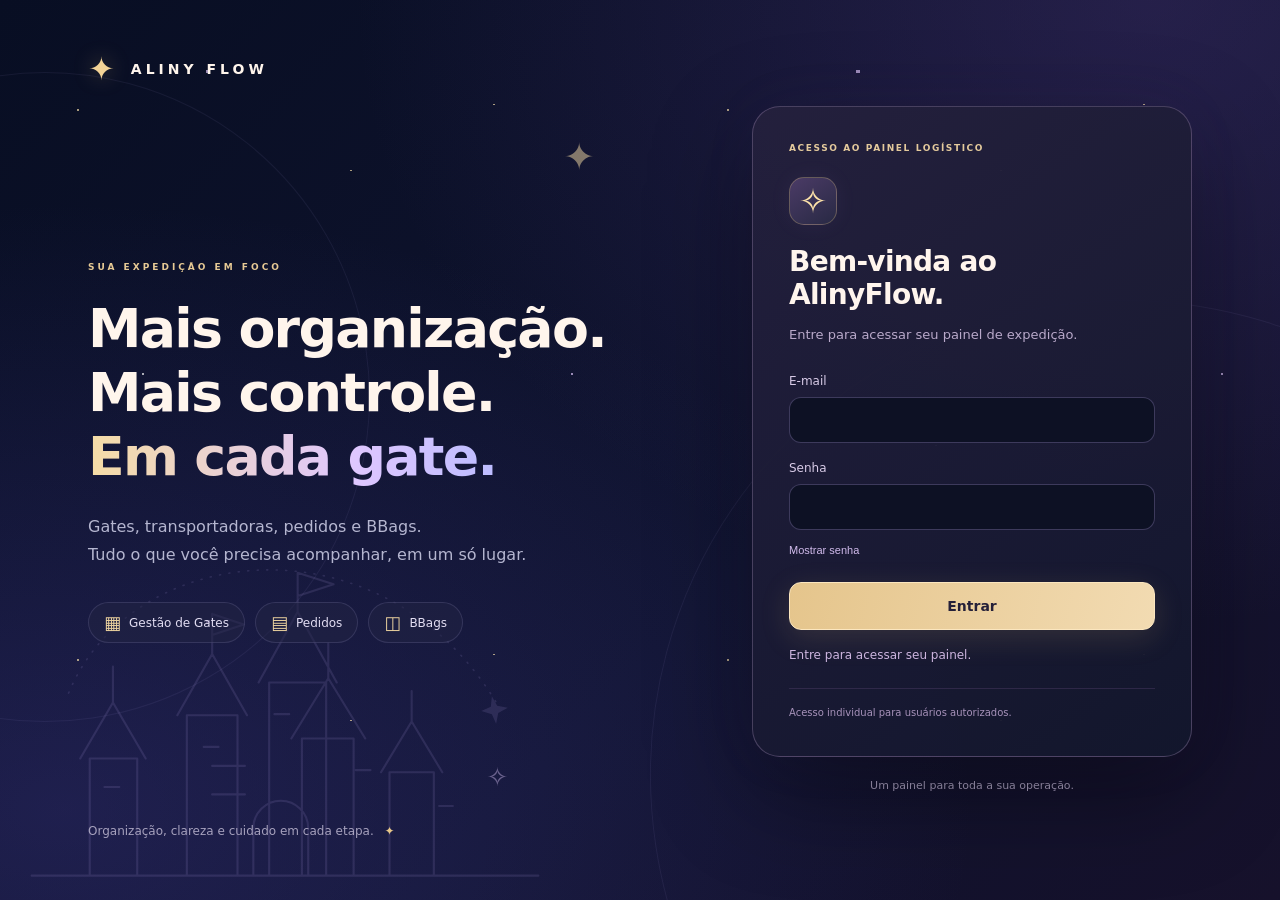
==== index.html @ edd19c21 "Exibir somente painel logístico e integrar arte A4 individual por transportadora" ====
<!doctype html><html lang="pt-BR"><head><meta http-equiv="Content-Security-Policy" content="default-src 'self' data: blob:; script-src 'self' 'unsafe-inline'; style-src 'self' 'unsafe-inline'; connect-src 'self' https://jvkqptiuppvtxbkuadre.supabase.co wss://jvkqptiuppvtxbkuadre.supabase.co; object-src 'none'; base-uri 'none'"><meta charset="utf-8"><meta name="viewport" content="width=device-width,initial-scale=1"><title>AlinyFlow • Painel Logístico</title><style>
:root{color-scheme:dark;--bg:#100b1b;--panel:#1c142d;--panel2:#271b3d;--line:#403052;--muted:#baaccd;--blue:#b18aff;--green:#45d6a1;--red:#ff7488;--yellow:#f4bf66}*{box-sizing:border-box}body{margin:0;background:var(--bg);color:#f5efff;font:14px system-ui,-apple-system,Segoe UI,Arial}.shell{display:flex;min-height:100vh}.side{width:245px;flex-shrink:0;background:#160e24;border-right:1px solid var(--line);padding:22px 13px;position:sticky;top:0;height:100vh}.brand{font-size:25px;font-weight:800;margin:4px 10px 32px;letter-spacing:-1px}.brand b{color:var(--blue)}.brand small{display:block;font-size:10px;color:var(--muted);letter-spacing:2px;margin-top:3px}.nav{width:100%;display:flex;gap:11px;align-items:center;border:0;background:none;color:#d8cde6;padding:13px 14px;border-radius:10px;text-align:left;cursor:pointer;margin:3px 0;font:inherit}.nav:hover,.nav.active{background:#342050;color:#fff}.nav.active{box-shadow:inset 3px 0 var(--blue)}.nav .symbol{font-size:19px;width:24px}.main{padding:28px 34px;width:100%;min-width:0}.top{display:flex;justify-content:space-between;align-items:center;gap:12px;flex-wrap:wrap;margin-bottom:25px}.eyebrow{color:var(--blue);font-weight:700;letter-spacing:1.6px;font-size:11px;text-transform:uppercase}h1{font-size:27px;margin:5px 0}h2{font-size:17px;margin:0 0 16px}p{color:var(--muted)}.pill{display:inline-block;border:1px solid var(--line);padding:8px 11px;border-radius:20px;color:var(--muted);font-size:12px}.btn{border:1px solid var(--line);background:var(--panel2);color:white;border-radius:9px;padding:11px 15px;cursor:pointer;font:inherit}.btn:hover{border-color:var(--blue);background:#432460}.btn.primary{background:#7536cf;border-color:#7536cf}.btn.primary:hover{background:#8849df}.btn:disabled{opacity:.5;cursor:not-allowed}.cards{display:grid;grid-template-columns:repeat(4,minmax(0,1fr));gap:14px;margin:18px 0 25px}.card,.panel{border:1px solid var(--line);background:var(--panel);border-radius:15px;padding:19px}.card{cursor:pointer;transition:transform .15s}.card:hover{transform:translateY(-2px);border-color:var(--blue)}.card .number{font-size:32px;font-weight:800;margin:10px 0}.muted{color:var(--muted)}.green{color:var(--green)}.red{color:var(--red)}.yellow{color:var(--yellow)}.blue{color:var(--blue)}.toolbar{display:flex;flex-wrap:wrap;gap:9px;margin-bottom:15px}.toolbar input,.toolbar select,.toolbar label,.toolbar button{max-width:100%}input,select{background:#160f25;border:1px solid #57416c;border-radius:9px;color:#fff;padding:11px;font:inherit;min-width:140px}input[type=search]{min-width:210px;flex:1}input[type=file]{max-width:330px}select{max-width:240px}.tablewrap{overflow:auto;max-height:62vh;border:1px solid var(--line);border-radius:11px}table{border-collapse:collapse;width:100%;white-space:nowrap}th,td{padding:12px 14px;text-align:left;border-bottom:1px solid #38294b}th{position:sticky;top:0;background:#2b1d40;color:#d7c5eb;font-size:12px;z-index:1}tr:hover td{background:#2c1e45}.status{display:inline-block;border-radius:20px;padding:5px 10px;font-size:11px;font-weight:700;background:#342648}.status.yes{background:#153b33;color:#75efc5}.status.no{background:#51303a;color:#ff9da8}.status.mix{background:#4c3c25;color:#ffdc94}.section{display:none}.section.active{display:block}.split{display:grid;grid-template-columns:1.4fr 1fr;gap:14px}.barline{display:flex;align-items:center;gap:12px;margin:11px 0}.barline span{width:175px;overflow:hidden;text-overflow:ellipsis;white-space:nowrap;color:var(--muted)}.barbg{height:10px;border-radius:20px;background:#38284e;flex:1;overflow:hidden}.barfill{height:100%;background:linear-gradient(90deg,#7536cf,#d0b5ff);border-radius:20px}.note{background:#132743;border:1px solid #623e88;border-radius:10px;padding:13px 15px;margin:14px 0;color:#e4d5f7}.empty{padding:32px;text-align:center;color:var(--muted)}.flex{display:flex;align-items:center;gap:10px;flex-wrap:wrap}.mini{font-size:12px}.footer{margin-top:25px;color:#b09cc4;font-size:12px}a{color:#d0b5ff}#toast{position:fixed;right:20px;bottom:20px;background:#35204f;border:1px solid #9e63d1;border-radius:10px;padding:13px 18px;display:none;max-width:400px;z-index:10}.logo{max-height:45px;max-width:140px;object-fit:contain}.logoedit{display:flex;align-items:center;gap:10px;margin:12px 0}.hideprint{} .card:focus-visible,.btn:focus-visible,.nav:focus-visible{outline:2px solid #d0b5ff;outline-offset:3px} @media print{tr{break-inside:avoid}thead{display:table-header-group}}@media(max-width:980px){.cards{grid-template-columns:repeat(2,1fr)}.split{grid-template-columns:1fr}.side{width:70px;padding:20px 6px}.brand{font-size:14px;text-align:center;margin:4px 0 30px}.brand small,.nav .txt{display:none}.nav{justify-content:center}.main{padding:20px}}@media(max-width:560px){.cards{grid-template-columns:1fr 1fr}.card{padding:12px}.card .number{font-size:25px}.main{padding:12px}.side{width:54px}.nav{padding:10px 4px}.top h1{font-size:22px}}@media print{body{background:#fff;color:#111}.side,.top,.toolbar,.hideprint,.cards,.footer,.note{display:none!important}.main{padding:0}.section{display:none!important}#gates{display:block!important}.panel{border:0;padding:0;background:white;color:#111}.tablewrap{max-height:none;overflow:visible;border:0}table{white-space:normal;font-size:10px}th,td{color:#111!important;background:white!important;border:1px solid #ddd;padding:6px}th{position:static}.status{color:#111!important;background:white!important}#printHeader{display:block!important}.section>h2{display:none}}
@media print{body[data-print="stalled"] #gates{display:none!important}body[data-print="stalled"] #stalled{display:block!important}body[data-print="stalled"] #pPrintHeader{display:block!important}body[data-print="stalled"] #pCount{display:none!important}}.urgency{display:inline-flex;flex-direction:column;gap:3px;padding:7px 11px;border-radius:8px;border:1px solid;font-weight:700}.urgency small{font-size:10px}.urgency.low{color:#ffe28a;background:#3c3318;border-color:#89712e}.urgency.medium{color:#ffc28a;background:#442918;border-color:#b76a2c}.urgency.high{color:#ffb0bb;background:#491f2b;border-color:#c45469}.urgency-legend{display:flex;gap:12px;flex-wrap:wrap;margin:12px 0 16px}@media print{.urgency{background:#fff!important;color:#111!important}.urgency-legend{font-size:10px}}.summary-card{text-align:left;color:inherit;font:inherit}.summary-card .number{display:block}@media print{body[data-print="bbags"] #gates{display:none!important}body[data-print="bbags"] #bbags{display:block!important}body[data-print="bbags"] #bPrintHeader{display:block!important}}@media(min-width:1200px){.bb-cards{grid-template-columns:repeat(5,minmax(0,1fr))}}@media print{body[data-print="compare"] #gates{display:none!important}body[data-print="compare"] #compare{display:block!important}body[data-print="compare"] #cPrintHeader{display:block!important}}.percent-row{margin:15px 0}.percent-label{display:flex;justify-content:space-between;gap:14px;margin-bottom:7px;align-items:flex-start}.percent-label span{overflow-wrap:anywhere}.percent-label b{white-space:nowrap}.percent-track{height:12px;background:#38284e;border-radius:6px;overflow:hidden}.percent-fill{height:100%;background:#b18aff;border-radius:6px}@media print{body[data-print="cut"] #gates{display:none!important}body[data-print="cut"] #cut{display:block!important}body[data-print="cut"] #cutPrintHeader{display:block!important}.percent-label{color:#111}.percent-track{border:1px solid #888}.percent-fill{background:#777!important;print-color-adjust:exact}}#cut .cards .card{cursor:default}textarea{display:block;width:100%;margin-top:7px;background:#160f25;border:1px solid #57416c;border-radius:9px;color:#fff;padding:11px;font:inherit;resize:vertical}.noteCell{max-width:280px;min-width:160px;white-space:pre-wrap;overflow-wrap:anywhere}.notePreview{max-height:70px;overflow:hidden;white-space:pre-wrap;overflow-wrap:anywhere;margin:5px 0}.noteCell .btn{padding:6px 9px}@media print{.notePreview{max-height:none;overflow:visible}body[data-print="notes"] #gates{display:none!important}body[data-print="notes"] #notes{display:block!important}body[data-print="notes"] #notesPrintHeader{display:block!important}}.side{overflow-y:auto}#summary .cards .card{cursor:default}#summary .panel{margin-bottom:14px}#summary .tablewrap{max-height:45vh}@media print{body[data-print="summary"] #gates{display:none!important}body[data-print="summary"] #summary{display:block!important}body[data-print="summary"] #summaryPrintHeader{display:block!important}body[data-print="summary"] #summary .cards{display:grid!important;grid-template-columns:repeat(4,minmax(0,1fr));gap:8px;margin:12px 0}body[data-print="summary"] #summary .card{background:#fff;color:#111;border:1px solid #ccc;padding:10px}body[data-print="summary"] #summary .card .number{font-size:22px}body[data-print="summary"] #summary .tablewrap{max-height:none;overflow:visible}body[data-print="summary"] #summary .muted{color:#333}body[data-print="summary"] #summary .note{display:block!important;background:#fff;color:#111;border:1px solid #ccc}body[data-print="summary"] #summary h2{margin-top:18px}body[data-print="summary"] #summaryWarning{color:#111}}#summaryMeta{overflow-wrap:anywhere}.turn-goals{display:grid;grid-template-columns:repeat(3,minmax(0,1fr));gap:14px;margin:16px 0 25px}.turn-goals .panel{min-width:0}.turn-goals h3{margin:0 0 12px;font-size:15px}.turn-goals .percent-fill{background:var(--green)}.goal-detail{line-height:1.65;margin:12px 0 0}.goal-link{margin-top:14px}@media(max-width:1100px){.turn-goals{grid-template-columns:1fr}}.main{position:relative;isolation:isolate}.main::before{content:"";position:fixed;inset:12vh 3vw 4vh 25vw;background-image:url("[data-uri]");background-repeat:no-repeat;background-position:right center;background-size:min(65vw,680px);opacity:.085;pointer-events:none;z-index:-1}.card,.panel{background:rgba(28,20,45,.93)}.brand-mark{width:92px;height:76px;object-fit:contain;display:block;margin:0 auto 6px}.brand{margin-bottom:18px;letter-spacing:-.7px}@media(max-width:980px){.brand-mark{width:44px;height:44px}.brand{font-size:11px}.main::before{inset:15vh 0 5vh 54px;background-size:90vw}}@media print{.main::before{display:none}.brand-mark{display:none}}#printWatermark{display:none}@media print{#printWatermark{display:flex!important;position:fixed;inset:0;align-items:center;justify-content:center;z-index:999;pointer-events:none;print-color-adjust:exact;-webkit-print-color-adjust:exact}#printWatermark img{display:block;width:70%;max-width:150mm;max-height:75%;object-fit:contain;opacity:.18;print-color-adjust:exact;-webkit-print-color-adjust:exact}}.gate-truck{display:inline-block;width:1.35em;height:1.35em;vertical-align:-.28em;color:var(--blue);flex-shrink:0}.nav .gate-truck{width:24px;height:24px}.gate-link{background:none;border:0;padding:6px 0;color:var(--blue);font:inherit;font-weight:700;cursor:pointer;text-decoration:underline;text-underline-offset:3px}.gate-detail>td{background:var(--panel2);padding:18px}.gate-detail[hidden]{display:none}.gate-detail h3{margin:0 0 8px}.gate-detail .tablewrap{max-height:55vh}.gate-detail input{max-width:100%}#gateSignature{display:none}#printLogo{max-width:180px;max-height:100px;width:auto;height:auto;object-fit:contain}@media print{.gate-link{color:#111;text-decoration:none;padding:0}.gate-link span{display:none}body[data-print="gates"] #gateSignature{display:block;margin-top:28px;break-inside:avoid}#gateSignature p{color:#111}#gateMeta{color:#333}}
</style><style>body.auth-locked>:not(#authGate):not(script){display:none!important}#authGate{position:fixed;inset:0;z-index:9999;overflow:auto;background:radial-gradient(ellipse at top,#152e56,#090e19 70%);padding:28px;display:grid;place-items:center}#authGate[hidden]{display:none}#authForm{width:min(420px,100%);background:#111d30;border:1px solid #29466d;border-radius:22px;padding:32px;box-shadow:0 25px 90px #0006}#authForm h1{font-size:32px;margin:0 0 8px;color:#fff}#authForm label{display:block;margin-top:20px;color:#c8d8ec}#authForm input{width:100%;box-sizing:border-box;margin-top:8px;padding:13px;border:1px solid #38577c;border-radius:9px;background:#090e19;color:white;font:inherit}#authForm button{cursor:pointer}#authSubmit{margin-top:22px;width:100%;padding:13px;background:#1764d8;color:#fff;border:0;border-radius:9px;font:inherit;font-weight:700}#authSubmit:disabled{opacity:.6}#authShow{margin-top:8px;background:transparent;color:#83b8ff;border:0;padding:4px 0}#authMessage{min-height:42px;font-size:14px;color:#bbd3ef;line-height:1.5}#accountBar{position:fixed;bottom:12px;left:14px;width:210px;z-index:50;background:#101d30;border:1px solid #29466d;border-radius:9px;padding:9px;font-size:11px;color:#b8cbe4;overflow-wrap:anywhere}#accountLogout{margin-top:7px;color:#fff;background:#1764d8;border:0;border-radius:6px;padding:6px 12px;cursor:pointer}@media(max-width:750px){#accountBar{position:static;width:auto;margin:10px}#authGate{padding:18px}#authForm{padding:25px}}@media print{#accountBar{display:none!important}}</style><style id="aliny-login-design">
#authGate{background:#0c0815;padding:0;isolation:isolate;color:#f5efff;font-family:system-ui}#authGate .login-layout{position:relative;display:grid;grid-template-columns:1.1fr 1fr;gap:70px;max-width:1200px;width:100%;min-height:100svh;padding:50px 48px;margin:auto;align-items:center}.login-scene{position:fixed;inset:0;overflow:hidden;z-index:-1;pointer-events:none;background:radial-gradient(ellipse at 5% 75%,#63328745,transparent 55%),radial-gradient(ellipse at 94% 3%,#64469845,transparent 47%)}.login-orbit{position:absolute;border:1px solid #b28be31a;border-radius:50%;width:650px;height:650px;transform:rotate(-30deg)}.orbit-one{left:-280px;top:8%}.orbit-two{right:-320px;bottom:-350px;width:950px;height:950px}.login-spark{position:absolute;color:#d8b0ff}.spark-one{font-size:38px;top:15%;left:44%;opacity:.5}.spark-two{font-size:26px;bottom:12%;left:38%;opacity:.4}.login-intro{align-self:stretch;display:flex;flex-direction:column;justify-content:space-between;min-width:0}.login-wordmark{display:flex;align-items:center;gap:12px;letter-spacing:4px;font-size:14px;font-weight:800}.login-wordmark span{font-size:32px;color:#cc9dff}.login-story{padding:70px 0}.login-kicker{color:#c1a2df;font-size:10px;letter-spacing:3px;font-weight:700}.login-story h2{font-size:clamp(38px,4.5vw,59px);line-height:1.15;letter-spacing:-2px;font-weight:650;margin:24px 0}.login-story h2 em{font-style:normal;color:#d2abff}.login-story>p{font-size:16px;line-height:1.8;color:#b7a8c7}.login-apps{display:flex;flex-wrap:wrap;gap:10px;margin-top:32px}.login-apps>span{display:flex;gap:8px;align-items:center;border:1px solid #6f508747;border-radius:30px;padding:9px 15px;background:#2d1b3f55;color:#d8cbe7;font-size:12px}.login-apps b{color:#d5b0ff;font-size:18px}.login-signoff{font-size:12px;color:#9483a5}.login-signoff span{color:#d3a9ff;margin-left:7px}#authGate .login-form-wrap{width:100%;max-width:440px;justify-self:end}#authGate #authForm{position:relative;width:100%;padding:36px;background:linear-gradient(150deg,#281c36f5,#171020f5);border:1px solid #74528d66;border-radius:28px;box-shadow:0 30px 100px #0005;color:#f5efff}#authForm>p:first-child{color:#c4a0e5!important;font-size:10px;letter-spacing:2px!important;margin:0 0 24px}.login-welcome-icon{display:grid;place-items:center;width:48px;height:48px;border:1px solid #9773b355;border-radius:15px;background:#3e2757;font-size:29px;color:#e1bdff;margin-bottom:20px}#authGate #authForm h1{font-size:28px;font-weight:650;line-height:1.2;letter-spacing:-.7px;color:#fff}#authForm>h1+p{font-size:13px;color:#b9a9ca!important;line-height:1.6;margin-bottom:28px}#authGate #authForm label{color:#d8cbe7;font-size:12px;margin-top:18px}#authGate #authForm input{background:#100b19;border:1px solid #62487888;color:#fff;border-radius:12px;padding:14px;font-size:14px;margin-top:9px}#authGate #authForm input:focus{outline:2px solid #c896ff;outline-offset:2px}#authGate #authShow{color:#c8a3eb;font-size:11px;margin-top:10px}#authGate #authSubmit{background:linear-gradient(100deg,#af78f2,#c796ff);color:#1b102a;border:1px solid #d5b0ff88;border-radius:12px;min-height:48px;font-size:14px;box-shadow:0 8px 28px #ac69ec26;transition:filter .2s,transform .2s}#authGate #authSubmit:hover{filter:brightness(1.08)}#authGate #authSubmit:active{transform:translateY(1px)}#authGate button:focus-visible{outline:3px solid #e0bdff;outline-offset:4px}#authGate #authMessage{font-size:12px;color:#cdb5df;min-height:32px;margin:16px 0 8px}#authForm>p:last-child{border-top:1px solid #62487855;padding-top:16px;font-size:10px!important;color:#a792ba!important;line-height:1.5;margin-bottom:0}.login-bottom-note{text-align:center;font-size:11px;color:#9985ad;line-height:1.6;margin:20px 0 0}@media(min-width:1500px){#authGate .login-layout{max-width:1320px;gap:110px}}@media(max-width:800px){#authGate .login-layout{grid-template-columns:1fr;gap:28px;padding:30px 22px;max-width:520px}.login-story{padding:28px 0 0}.login-story h2{font-size:35px;letter-spacing:-1px;margin:16px 0}.login-story>p,.login-signoff{display:none}.login-kicker{font-size:9px}.login-apps{margin-top:20px}.login-wordmark{font-size:12px}.login-form-wrap{justify-self:center!important;max-width:none!important}.login-spark{display:none}#authGate #authForm{padding:28px}.login-intro{align-self:auto}.login-orbit{width:450px;height:450px}}@media(prefers-reduced-motion:reduce){#authGate #authSubmit{transition:none}}
</style><style id="aliny-magic-login">
#authGate{background:#080e23;color:#fff5ec}.login-scene{background:radial-gradient(ellipse at 5% 90%,#4d42a847,transparent 53%),radial-gradient(ellipse at 90% 0%,#573b874f,transparent 49%),linear-gradient(135deg,#080e23,#101430 60%,#16112b)}.login-stardust{position:absolute;inset:0;background-image:radial-gradient(1px 1px at 12% 20%,#ffe7ac 95%,transparent),radial-gradient(2px 2px at 32% 13%,#e4caff 95%,transparent),radial-gradient(1px 1px at 76% 19%,#ffe7ac 95%,transparent),radial-gradient(1px 1px at 88% 68%,#e4caff 95%,transparent),radial-gradient(1px 1px at 22% 68%,#fff 95%,transparent),radial-gradient(1px 1px at 44% 81%,#e4caff 95%,transparent),radial-gradient(1px 1px at 54% 31%,#ffe7ac 95%,transparent),radial-gradient(1px 1px at 63% 75%,#fff 95%,transparent);background-size:650px 550px;opacity:.65}.login-castle{position:absolute;width:min(570px,48vw);bottom:-20px;left:0;color:#c7b1fa;opacity:.12}.login-orbit{border-color:#bfb4fd12}.login-wordmark span{color:#f3d396;text-shadow:0 0 22px #edc47a66}.login-kicker{color:#e7ca95;font-size:9px}.login-story h2{font-size:clamp(36px,4.2vw,55px);line-height:1.19;letter-spacing:-1.7px}.login-story h2 em{background:linear-gradient(90deg,#f5dca5,#dfc7ff 65%,#bcbcff);color:transparent;background-clip:text;-webkit-background-clip:text}.login-story>p{color:#b5b6d0}.login-apps>span{background:#22244588;border-color:#7874a644;color:#e2ddf2}.login-apps b{color:#e8cf9d}.login-fandom{display:flex;align-items:center;flex-wrap:wrap;gap:10px;margin-top:22px;font-size:10px;color:#b9b4cf}.login-fandom i{font-style:normal;color:#dcc390}.login-signoff{color:#a6a1bd}.login-signoff span{color:#e7c78a}.spark-one{color:#f5dca5}.spark-two{color:#e4ccff}#authGate #authForm{background:linear-gradient(145deg,#24203df5,#13172df5);border-color:#ac91bd55;box-shadow:0 35px 100px #0006,0 0 65px #a887f20b}#authGate #authForm>p:first-child{color:#e4ca9c!important;font-size:9px;letter-spacing:1.6px!important}.login-welcome-icon{background:linear-gradient(145deg,#4b3b66,#282944);border-color:#d2b77855;color:#ffe4aa;font-size:34px;box-shadow:0 0 25px #dfb9ff0d}#authGate #authForm h1{color:#fff5ed}#authGate #authForm input{background:#0d1124;border-color:#746a9c77}#authGate #authForm input:focus{outline-color:#e3c797}#authGate #authSubmit{background:linear-gradient(105deg,#e5c58c,#f2dbb2);color:#252039;border-color:#fbe6bf;box-shadow:0 8px 30px #dcbb7526}#authGate #authShow{color:#d1bbec}#authGate button:focus-visible{outline-color:#f5dca5}.login-bottom-note{color:#aca2c2}@media(max-width:800px){.login-story h2{font-size:34px;line-height:1.15}.login-fandom{gap:8px;margin-top:15px;font-size:9px}.login-castle{width:390px;left:-80px;opacity:.09}.login-story{padding-top:24px}.login-kicker{font-size:8px}.login-apps{margin-top:16px}#authGate .login-layout{gap:24px}}
</style><link rel="stylesheet" href="./daily-operations.css"></head><body class="auth-locked"><div id="authGate"><div class="login-scene" aria-hidden="true"><span class="login-orbit orbit-one"></span><span class="login-orbit orbit-two"></span><span class="login-spark spark-one">✦</span><span class="login-spark spark-two">✧</span><div class="login-stardust"></div><svg class="login-castle" viewBox="0 0 540 360" fill="none"><path d="M30 318h480M85 318V207h45v111m-54-111 31-53 31 53m-31-53v-34m70 198V166h48v152m-57-152 33-58 33 58m-33-58V70m0 0 30 10-30 10m54 228V135h54v183m-64-183 37-67 37 67m-37-67V31m0 0 34 11-34 11m-50 161h-31m31 27h-31m85 77V188h49v130m-59-130 35-57 35 57m-35-57V98m58 220V220h42v98m-50-98 29-48 29 48m-29-48v-29M240 318v-45a26 26 0 0 1 52 0v45M99 234h14m80-38h14m53-31h14m63 53h14m65 34h13" stroke="currentColor" stroke-width="2" stroke-linecap="round" stroke-linejoin="round"/><path d="M65 145C125 0 364-25 472 157" stroke="currentColor" stroke-width="1.5" stroke-dasharray="1 8" stroke-linecap="round"/><path d="m466 148 5 9 10 2-9 5-2 10-4-9-10-3 9-4z" fill="currentColor"/></svg></div><div class="login-layout"><section class="login-intro"><div class="login-wordmark"><span>✦</span> ALINY FLOW</div><div class="login-story"><span class="login-kicker">SUA EXPEDIÇÃO EM FOCO</span><h2>Mais organização.<br>Mais controle.<br><em>Em cada gate.</em></h2><p>Gates, transportadoras, pedidos e BBags.<br>Tudo o que você precisa acompanhar, em um só lugar.</p><div class="login-apps"><span><b>▦</b> Gestão de Gates</span><span><b>▤</b> Pedidos</span><span><b>◫</b> BBags</span></div></div><p class="login-signoff">Organização, clareza e cuidado em cada etapa. <span>✦</span></p></section><div class="login-form-wrap"><form id="authForm"><p style="color:#68a9ff;font-weight:700;letter-spacing:2px">ACESSO AO PAINEL LOGÍSTICO</p><div class="login-welcome-icon" aria-hidden="true">✧</div><h1>Bem-vinda ao AlinyFlow.</h1><p style="color:#b6cbe4">Entre para acessar seu painel de expedição.</p><label for="authEmail">E-mail</label><input id="authEmail" type="email" autocomplete="username" required><label for="authPassword">Senha</label><input id="authPassword" type="password" autocomplete="current-password" required><button type="button" id="authShow">Mostrar senha</button><button id="authSubmit" type="submit">Entrar</button><p id="authMessage" role="status" aria-live="polite">Conferindo acesso…</p><p style="font-size:12px;color:#93abc9">Acesso individual para usuários autorizados.</p></form><p class="login-bottom-note">Um painel para toda a sua operação.</p></div></div></div><div id="accountBar"><span id="accountEmail"></span><br><button id="accountLogout" type="button">Sair da conta</button></div><div id="printWatermark" aria-hidden="true"><img alt="" src="[data-uri]"></div><div class="shell"><aside class="side"><div class="brand"><img class="brand-mark" alt="Marca AF" src="[data-uri]">Aliny <b>Flow</b><small>OPERAÇÕES</small></div><button class="nav active" data-page="dashboard"><span class="symbol">◫</span><span class="txt">Visão geral</span></button><button class="nav" data-page="summary"><span class="symbol">▥</span><span class="txt">Resumo do turno</span></button><button class="nav" data-page="gates"><span class="symbol"><svg class="gate-truck" xmlns="http://www.w3.org/2000/svg" viewBox="0 0 24 24" fill="none" stroke="currentColor" stroke-width="1.8" stroke-linecap="round" stroke-linejoin="round" aria-hidden="true"><path d="M3 6h11v11H3z" fill="currentColor" fill-opacity=".12"/><path d="M14 10h4l3 4v3h-7z" fill="currentColor" fill-opacity=".22"/><path d="M14 14h7"/><circle cx="7" cy="18" r="2" fill="var(--panel)"/><circle cx="18" cy="18" r="2" fill="var(--panel)"/></svg></span><span class="txt">Gestão de Gates</span></button><button class="nav" data-page="orders"><span class="symbol">▤</span><span class="txt">Monitor de Pedidos</span></button><button class="nav" data-page="bbags"><span class="symbol">▣</span><span class="txt">BBags</span></button><button class="nav" data-page="stalled"><span class="symbol">◷</span><span class="txt">Pedidos parados</span></button><button class="nav" data-page="cut"><span class="symbol">◴</span><span class="txt">Pedidos do corte</span></button><button class="nav" data-page="compare"><span class="symbol">⇄</span><span class="txt">Comparar exportações</span></button><button class="nav" data-page="notes"><span class="symbol">✎</span><span class="txt">Minhas anotações</span></button><button class="nav" data-page="import"><span class="symbol">⇪</span><span class="txt">Atualizar dados</span></button><button class="nav" data-page="logos"><span class="symbol">▧</span><span class="txt">Logos e impressão</span></button><a href="./colecao-original-gates.html" style="display:flex;align-items:center;gap:10px;margin:8px 10px;padding:12px 13px;border:1px solid #b790ee;border-radius:11px;background:#44285e;color:#f9efff;font-weight:800;text-decoration:none;font-size:13px"><span aria-hidden="true">🦋</span><span>Imprimir folhas anime</span></a></aside><main class="main"><div class="top hideprint"><div><div class="eyebrow">Central de controle logístico</div><h1 id="pageTitle">Visão geral da operação</h1></div><div class="flex"><div><span class="pill" id="dataLabel">Modo demonstração</span><div class="mini muted" id="importStamp" role="status" style="margin-top:8px;max-width:420px;overflow-wrap:anywhere">Nenhum Excel importado.</div><div class="mini blue" id="datasetBadge" role="status" style="margin-top:8px;max-width:420px;overflow-wrap:anywhere">Conectando aos dados online…</div></div><button class="btn primary" data-go="import">⇪ Importar Excel</button></div></div>
<section class="section active" id="dashboard"><div class="note" id="demoNote">Dados demonstrativos. Importe uma planilha para atualizar os números.</div><div class="cards"><div class="card" data-go="gates" data-gatetype="all"><div class="muted"><svg class="gate-truck" xmlns="http://www.w3.org/2000/svg" viewBox="0 0 24 24" fill="none" stroke="currentColor" stroke-width="1.8" stroke-linecap="round" stroke-linejoin="round" aria-hidden="true"><path d="M3 6h11v11H3z" fill="currentColor" fill-opacity=".12"/><path d="M14 10h4l3 4v3h-7z" fill="currentColor" fill-opacity=".22"/><path d="M14 14h7"/><circle cx="7" cy="18" r="2" fill="var(--panel)"/><circle cx="18" cy="18" r="2" fill="var(--panel)"/></svg> Total de gates</div><div class="number" id="kGates">—</div><span class="mini blue">Abrir gestão →</span></div><div class="card" data-go="gates" data-gatetype="yes"><div class="muted">✓ Gates assinados</div><div class="number green" id="kSigned">—</div><span class="mini">Ver lista →</span></div><div class="card" data-go="gates" data-gatetype="no"><div class="muted">! Gates não assinados</div><div class="number red" id="kUnsigned">—</div><span class="mini">Ver lista →</span></div><div class="card" data-go="orders"><div class="muted">▤ Pedidos</div><div class="number" id="kOrders">—</div><span class="mini blue">Abrir monitor →</span></div></div><h2>Prioridades do turno</h2><p class="mini muted">Conforme o último Excel importado. Até 5 pedidos por lista, com os maiores tempos primeiro; um pedido pode aparecer em mais de uma prioridade. Tempos ausentes ficam no fim.</p><div class="turn-goals"><div class="panel"><h3 class="red">◷ Parados há 6h ou mais</h3><p class="mini muted" id="priorityWaitingCount"></p><div class="tablewrap"><table><thead><tr><th>Pedido</th><th>Transportadora</th><th>Tempo</th></tr></thead><tbody id="priorityWaitingRows"></tbody></table></div><button class="btn goal-link" id="priorityWaitingOpen">Ver todos ≥ 6h →</button></div><div class="panel"><h3 class="yellow">▣ BBAGs pendentes</h3><p class="mini muted" id="priorityBbagsCount"></p><div class="tablewrap"><table><thead><tr><th>Pedido</th><th>Transportadora</th><th>Tempo</th></tr></thead><tbody id="priorityBbagsRows"></tbody></table></div><button class="btn goal-link" id="priorityBbagsOpen">Ver BBAGs pendentes →</button></div><div class="panel"><h3 class="blue">◴ Pendências do corte</h3><p class="mini muted" id="priorityCutCount"></p><div class="tablewrap"><table><thead><tr><th>Pedido</th><th>Transportadora</th><th>Tempo</th></tr></thead><tbody id="priorityCutRows"></tbody></table></div><p class="mini muted" id="priorityCutWindow"></p><button class="btn goal-link" data-go="cut">Abrir pedidos do corte →</button></div></div><h2>Metas do turno</h2><p class="mini muted">Objetivo: concluir 100% de cada base. Gates e BBAGs consideram todo o Excel importado; o corte respeita a data e os filtros da aba Pedidos do corte. Cancelados e dados divergentes aparecem separados e não contam como concluídos.</p><div class="turn-goals"><div class="panel"><h3>✓ Gates assinados</h3><div id="goalGates"></div><p class="goal-detail mini muted" id="goalGatesDetail"></p><button class="btn goal-link" data-go="gates" data-gatetype="no">Ver gates não assinados →</button></div><div class="panel"><h3>▣ BBAGs finalizados</h3><div id="goalBbags"></div><p class="goal-detail mini muted" id="goalBbagsDetail"></p><button class="btn goal-link" data-go="bbags">Abrir BBAGs →</button></div><div class="panel"><h3>◴ Pedidos do corte finalizados</h3><div id="goalCut"></div><p class="goal-detail mini muted" id="goalCutDetail"></p><p class="mini muted" id="goalCutWindow"></p><button class="btn goal-link" data-go="cut">Abrir pedidos do corte →</button></div></div><div class="split"><div class="panel"><h2>Gates por transportadora</h2><div id="chartCarriers"></div></div><div class="panel"><h2>Pedidos por classificação</h2><div id="chartClasses"></div></div></div><h2 style="margin-top:24px">Percentuais da operação</h2><p class="mini muted">Gates usam combinações únicas de gate + transportadora. Os demais gráficos contam uma vez cada Pedido. Cada gráfico tem seu próprio total; os grupos de gráficos diferentes podem se sobrepor. Percentuais arredondados.</p><div class="split"><div class="panel"><h2>Assinatura dos gates</h2><div id="percentGates"></div></div><div class="panel"><h2>Status dos pedidos</h2><div id="percentOrders"></div></div><div class="panel"><h2>Situação dos BBAGs</h2><div id="percentBbags"></div></div><div class="panel"><h2>Urgência dos pedidos parados</h2><div id="percentWaiting"></div></div><div class="panel"><h2>Status dos pedidos do corte selecionado</h2><p class="mini muted" id="percentCutWindow"></p><div id="percentCut"></div></div></div></section>
<section class="section" id="summary"><h2>Resumo do turno</h2><div id="summaryPrintHeader" style="display:none"><h1>Aliny Flow — Resumo do turno</h1><p id="summaryPrintSub"></p></div><div class="toolbar hideprint"><select id="summaryCarrier" aria-label="Transportadora do resumo"><option value="">Todas as transportadoras</option></select><label>Dia do corte <input type="date" id="summaryDate"></label><button class="btn" id="summaryClear">Limpar filtros</button><button class="btn" data-go="import">⇪ Atualizar Excel</button><button class="btn primary" id="summaryPrint">⎙ Imprimir resumo / PDF</button></div><p id="summaryMeta" class="muted mini"></p><div class="note">Resumo conforme o arquivo importado, usando apenas os filtros desta tela. A data selecionada altera somente o corte. Cada quadro tem sua própria base; um pedido pode aparecer em mais de um quadro. Tempos e status não são atualizados ao vivo.</div><p id="summaryWarning" class="yellow mini"></p><div class="cards"><div class="card"><span class="muted">Gates não assinados</span><div class="number red" id="summaryKGates">—</div></div><div class="card"><span class="muted">Pedidos parados ≥ 1h</span><div class="number yellow" id="summaryKWaiting">—</div></div><div class="card"><span class="muted">BBAGs pendentes</span><div class="number" id="summaryKBbags">—</div></div><div class="card"><span class="muted">Pedidos únicos do corte</span><div class="number" id="summaryKCut">—</div></div></div><div class="panel"><h2>Gates não assinados por transportadora</h2><p id="summaryGateCount" class="mini muted"></p><div class="tablewrap"><table><thead><tr><th>Transportadora</th><th>Gate</th><th>Pedidos únicos no gate</th></tr></thead><tbody id="summaryGateRows"></tbody></table></div></div><div class="panel" style="margin-top:16px"><h2>Pedidos parados — mais demorados primeiro</h2><p class="mini muted">Aguardando conferência ou carregamento há pelo menos 1h. Atenção: 3h a menos de 6h. Maior urgência: 6h ou mais.</p><div class="tablewrap"><table><thead><tr><th>Pedido</th><th>Transportadora</th><th>Gate</th><th>Classificação</th><th>Status</th><th>Tempo / urgência</th><th>Anotação pessoal</th></tr></thead><tbody id="summaryWaitingRows"></tbody></table></div></div><div class="panel" style="margin-top:16px"><h2>BBAGs — pendentes e finalizados</h2><div id="summaryBbagChart"></div><h3>Pendentes — mais demorados primeiro</h3><div class="tablewrap"><table><thead><tr><th>Pedido</th><th>Transportadora</th><th>Status</th><th>Tempo em status</th><th>Anotação pessoal</th></tr></thead><tbody id="summaryBbagRows"></tbody></table></div></div><div class="panel" style="margin-top:16px"><h2>Pedidos do corte — quantidade e porcentagens</h2><p id="summaryCutWindow" class="mini muted"></p><div id="summaryCutChart"></div></div></section><section class="section" id="gates"><h2>Gestão de Gates — Assinados e não assinados</h2><p id="gateMeta" class="mini muted"></p><div class="note hideprint"><strong>Responsável e encerramento do gate</strong><p>Importe o relatório Acompanhamento de Saída por Nota Fiscal (versão original), com Usuário Coleta / Processado e Coleta / Processado em. A vinculação usa gate, pedido e transportadora. Esses campos são separados da conferência do pedido e da assinatura do manifesto.</p><label class="btn">Importar responsáveis dos gates <input id="gateClosureFile" type="file" accept=".xlsx,.xls,.csv" style="display:block;margin-top:8px"></label><p id="gateClosureResult" role="status" aria-live="polite">Sem complemento importado. Dados ausentes aparecem como Não informado.</p></div><div class="toolbar hideprint"><input type="search" id="gSearch" placeholder="Buscar gate ou transportadora"><select id="gCarrier"><option value="">Todas as transportadoras</option></select><select id="gGate" aria-label="Gate"><option value="">Todos os gates</option></select><label>Período por <select id="gDateField"><option value="Coletado Em">Coleta</option><option value="Importado Em">Importação do pedido</option><option value="Manifesto Assinado Em">Assinatura</option></select></label><label>De <input type="date" id="gFrom"></label><label>Até <input type="date" id="gTo"></label><select id="gStatus" aria-label="Situação"><option value="all">Todos os gates</option><option value="yes">Assinados</option><option value="no">Não assinados</option><option value="mix">Divergentes</option><option value="unknown">Dados inválidos</option><option value="review">Para conferir (todos)</option></select><button class="btn" id="gRefresh">↻ Atualizar arquivo</button><button class="btn" id="gUnsignedPrint">⎙ Não assinados</button><button class="btn" id="gClear">Limpar filtros</button><button class="btn" id="gExport">↓ Exportar CSV</button><button class="btn primary" id="gPrint">⎙ Imprimir / PDF</button></div><div id="printHeader" style="display:none;margin:0 0 20px"><div class="flex" style="justify-content:space-between"><div><h1>Aliny Flow • Relatório de Gates</h1><div id="printSub"></div></div><img class="logo" id="printLogo" alt="Logo da transportadora"></div></div><div class="panel hideprint" style="margin-bottom:16px"><h2>Resumo por transportadora</h2><p class="mini muted">Respeita todos os filtros abaixo, inclusive a situação selecionada. Clique na transportadora para filtrar.</p><div class="tablewrap"><table><thead><tr><th>Transportadora</th><th>Gates</th><th>Assinados</th><th>Não assinados</th><th>Divergentes / inválidos</th></tr></thead><tbody id="gateCarrierRows"></tbody></table></div></div><div class="note">Situação conforme o arquivo importado. Uma coluna vazia não confirma a situação atual do Wiser. Se o site mostrar Assinado, confira uma nova exportação; se a diferença persistir, será necessário um relatório específico de assinaturas. O período usa a data escolhida do relatório; a data de criação do gate não está disponível neste Excel. Datas ausentes ficam fora do período. Divergências e dados inválidos não entram nas contagens de assinados ou não assinados.</div><div class="panel"><div class="flex hideprint" style="justify-content:space-between;margin-bottom:13px"><span class="muted" id="gCount"></span><span class="mini muted">Cada linha representa gate + transportadora. Pedidos contados sem repetição nessa combinação.</span></div><div class="tablewrap"><table><thead><tr><th>Gate</th><th>Transportadora</th><th>Situação</th><th>Pedidos únicos</th><th>Volumes</th><th>Assinado em</th><th>Encerrado por</th><th>Encerramento (coleta/processado)</th></tr></thead><tbody id="gRows"></tbody></table></div></div><div id="gateSignature"><p>Conferido por: ________________________________________</p><p>Assinatura: ___________________________________________ &nbsp; Data: ____/____/________</p></div></section>
<section class="section" id="orders"><h2>Monitor de Pedidos</h2><div class="toolbar"><input type="search" id="oSearch" placeholder="Buscar pedido, gate ou status"><select id="oClass"><option value="">Todas as classificações</option></select><select id="oCarrier"><option value="">Todas as transportadoras</option></select><select id="oStatus"><option value="">Todos os status</option></select><select id="oWait"><option value="0">Qualquer tempo</option><option value="1">Acima de 1 hora</option><option value="3">Acima de 3 horas</option><option value="6">Acima de 6 horas</option></select><button class="btn" id="oClear">Limpar filtros</button><button class="btn" id="oExport">↓ Exportar CSV</button></div><div class="panel"><div class="muted" id="oCount" style="margin-bottom:12px"></div><div class="tablewrap"><table><thead><tr><th>Pedido</th><th>Classificação</th><th>Transportadora</th><th>Gate</th><th>Status</th><th>Tempo em status</th><th>Importado em</th><th>Separado em</th><th>Conferido em</th><th>Coletado em</th><th>Anotação pessoal</th></tr></thead><tbody id="oRows"></tbody></table></div><p class="mini">O tempo em status corresponde ao momento da exportação do Wiser Log; não é atualizado ao vivo.</p></div></section>
<section class="section" id="bbags"><h2>BBags — Pendentes e finalizados</h2><div class="note">Classificação BBAG do relatório. Pendentes são pedidos com status informado diferente de Finalizado ou Cancelado. Use Situação para consultar também finalizados ou todos (incluindo cancelados e sem status). O tempo corresponde à exportação do Wiser.</div><div class="cards hideprint bb-cards"><button class="card summary-card" id="bCardAll"><span class="muted">BBags pendentes</span><span class="number" id="bKAll">—</span><span class="mini blue">Ver todos</span></button><button class="card summary-card" id="bCardSeparation"><span class="muted">Aguardando separação</span><span class="number" id="bKSeparation">—</span><span class="mini blue">Ver pedidos</span></button><button class="card summary-card" id="bCardConference"><span class="muted">Aguardando conferência</span><span class="number" id="bKConference">—</span><span class="mini blue">Ver pedidos</span></button><button class="card summary-card" id="bCardLoading"><span class="muted">Aguardando carregamento</span><span class="number" id="bKLoading">—</span><span class="mini blue">Ver pedidos</span></button><button class="card summary-card" id="bCardFinished"><span class="muted">BBags finalizados</span><span class="number green" id="bKFinished">—</span><span class="mini blue">Ver finalizados</span></button></div><p class="mini muted hideprint">Os cartões respeitam a busca e a transportadora; ao clicar, definem o status e removem o limite de tempo.</p><div class="toolbar hideprint"><input type="search" id="bSearch" aria-label="Buscar BBAG" placeholder="Buscar pedido BBAG ou gate"><select id="bCarrier" aria-label="Transportadora BBAG"><option value="">Todas as transportadoras</option></select><select id="bScope" aria-label="Situação BBAG"><option value="pending">Pendentes</option><option value="finished">Finalizados</option><option value="all">Todos (inclui cancelados)</option></select><select id="bStatus" aria-label="Status BBAG"><option value="">Todos os status</option></select><select id="bWait" aria-label="Tempo mínimo BBAG"><option value="0">Qualquer tempo</option><option value="1">1 hora ou mais</option><option value="2">2 horas ou mais</option><option value="3">3 horas ou mais</option><option value="4">4 horas ou mais</option><option value="5">5 horas ou mais</option><option value="6">6 horas ou mais</option></select><button class="btn" id="bClear">Limpar filtros</button><button class="btn" id="bExport">↓ Exportar CSV</button><button class="btn primary" id="bPrint">⎙ Imprimir / PDF</button></div><div class="panel"><div id="bPrintHeader" style="display:none"><h1>Aliny Flow — BBags</h1><p id="bPrintSub"></p></div><p id="bCount" class="muted"></p><p id="bWarning" class="yellow mini"></p><div class="tablewrap"><table><thead><tr><th>Pedido</th><th>Transportadora</th><th>Gate</th><th>Status</th><th>Tempo em status</th><th>Importado em</th><th>Anotação pessoal</th></tr></thead><tbody id="bRows"></tbody></table></div></div></section><section class="section" id="stalled"><h2>Pedidos parados</h2><div class="note">Pedidos aguardando conferência ou carregamento há 1 hora ou mais. O tempo é o registrado na exportação do Wiser e não avança automaticamente. Importe um novo Excel para atualizar.</div><div class="cards hideprint" aria-label="Resumo dos pedidos parados"><button type="button" class="card summary-card" id="pCardAll"><span class="muted">Total parado há 1h ou mais</span><span class="number" id="pKAll">0</span><span class="mini blue">Ver todos</span></button><button type="button" class="card summary-card" id="pCardConference"><span class="muted">Aguardando conferência</span><span class="number" id="pKConference">0</span><span class="mini blue">Ver pedidos</span></button><button type="button" class="card summary-card" id="pCardLoading"><span class="muted">Aguardando carregamento</span><span class="number" id="pKLoading">0</span><span class="mini blue">Ver pedidos</span></button><button type="button" class="card summary-card" id="pCardCritical"><span class="muted">6 horas ou mais</span><span class="number red" id="pKCritical">0</span><span class="mini blue">Ver maior urgência</span></button></div><p class="mini muted hideprint">Os cartões respeitam a busca, a transportadora e a classificação. Mostram pedidos a partir de 1h; ao clicar, definem o status e o tempo da lista.</p><div class="urgency-legend" aria-label="Legenda de urgência"><span class="urgency low">Menor urgência <small>1h até menos de 3h</small></span><span class="urgency medium">Atenção <small>3h até menos de 6h</small></span><span class="urgency high">Maior urgência <small>6h ou mais</small></span></div><div class="toolbar hideprint"><input type="search" id="pSearch" aria-label="Buscar pedido parado" placeholder="Buscar pedido ou gate"><select id="pCarrier" aria-label="Transportadora dos pedidos parados"><option value="">Todas as transportadoras</option></select><select id="pClass" aria-label="Classificação dos pedidos parados"><option value="">Todas as classificações</option></select><select id="pStatus" aria-label="Status dos pedidos parados"><option value="">Os dois status</option><option value="aguardando conferencia">Aguardando conferência</option><option value="aguardando carregamento">Aguardando carregamento</option></select><select id="pWait" aria-label="Tempo mínimo de espera"><option value="1">1 hora ou mais</option><option value="2">2 horas ou mais</option><option value="3">3 horas ou mais</option><option value="4">4 horas ou mais</option><option value="5">5 horas ou mais</option><option value="6">6 horas ou mais</option></select><button class="btn" id="pClear">Limpar filtros</button><button class="btn" id="pExport">↓ Exportar CSV</button><button class="btn primary" id="pPrint">⎙ Imprimir / PDF</button></div><div class="panel"><div class="muted" id="pCount" style="margin-bottom:12px"></div><p id="pWarning" class="yellow mini hideprint"></p><div id="pPrintHeader" style="display:none"><h1>Aliny Flow — Pedidos parados</h1><p id="pPrintSub"></p></div><div class="tablewrap"><table><thead><tr><th>Pedido</th><th>Transportadora</th><th>Gate</th><th>Classificação do pedido</th><th>Status</th><th>Tempo em status</th><th>Anotação pessoal</th></tr></thead><tbody id="pRows"></tbody></table></div></div></section><section class="section" id="cut"><h2>Pedidos do corte</h2><div class="note">Base: Importado Em. Janela das 12h do dia anterior até antes das 12h do dia escolhido, no horário do relatório. Um pedido exatamente às 12h finais entra no próximo corte, evitando repetição entre dias. A situação exibida é a do Excel, não a situação histórica no horário do corte.</div><div class="toolbar hideprint"><label>Dia de encerramento <input type="date" id="cutDate"></label><input type="search" id="cutSearch" aria-label="Buscar no corte" placeholder="Buscar pedido ou gate"><select id="cutCarrier" aria-label="Transportadora do corte"><option value="">Todas as transportadoras</option></select><select id="cutClass" aria-label="Classificação do corte"><option value="">Todas as classificações</option></select><select id="cutStatus" aria-label="Status do corte"><option value="">Todos os status</option></select><button class="btn" id="cutClear">Limpar filtros</button><button class="btn" id="cutExport">↓ Exportar CSV</button><button class="btn primary" id="cutPrint">⎙ Imprimir / PDF</button></div><div id="cutPrintHeader" style="display:none"><h1>Aliny Flow — Pedidos do corte</h1><p id="cutPrintSub"></p></div><p id="cutWindow" class="muted"></p><div class="cards hideprint"><div class="card"><span class="muted">Pedidos únicos no corte</span><div class="number" id="cutKTotal">—</div></div><div class="card"><span class="muted">Finalizados</span><div class="number green" id="cutKFinished">—</div></div><div class="card"><span class="muted">Pendentes</span><div class="number yellow" id="cutKPending">—</div></div><div class="card"><span class="muted">Cancelados</span><div class="number" id="cutKCancelled">—</div></div></div><div class="panel"><h2>Porcentagem por status no corte</h2><div id="cutChart"></div></div><div class="panel" style="margin-top:14px"><p id="cutCount" class="muted"></p><p id="cutWarning" class="yellow mini"></p><div class="tablewrap"><table><thead><tr><th>Pedido</th><th>Transportadora</th><th>Classificação do pedido</th><th>Status</th><th>Importado em</th><th>Gate</th><th>Tempo em status</th><th>Anotação pessoal</th></tr></thead><tbody id="cutRows"></tbody></table></div></div></section><section class="section" id="compare"><h2>Comparar exportações</h2><div class="note">Compare relatórios com os mesmos filtros e período no Wiser. O Aliny Flow não consegue confirmar esses critérios pelo Excel. Um pedido ausente no arquivo atual não é considerado finalizado.</div><div class="panel hideprint"><p id="cCurrent">Atual: importe o relatório principal em Atualizar dados.</p><label>Relatório anterior <input type="file" id="cFile" accept=".xlsx,.xls,.csv"></label><button class="btn" id="cRemove">Remover anterior</button><p id="cPrevious">Anterior: nenhum arquivo selecionado.</p><p class="mini muted">Os dois arquivos ficam apenas nesta sessão do navegador. Ao importar um novo relatório principal, a comparação é refeita contra o anterior selecionado.</p></div><div class="cards hideprint"><button class="card summary-card" id="cCardNew"><span class="muted">Só no arquivo atual</span><span class="number" id="cKNew">—</span><span class="mini blue">Ver pedidos</span></button><button class="card summary-card" id="cCardMissing"><span class="muted">Ausentes no atual</span><span class="number" id="cKMissing">—</span><span class="mini blue">Ver pedidos</span></button><button class="card summary-card" id="cCardChanged"><span class="muted">Mudaram de status</span><span class="number" id="cKChanged">—</span><span class="mini blue">Ver pedidos</span></button><button class="card summary-card" id="cCardStalled"><span class="muted">Continuam parados ≥ 1h</span><span class="number red" id="cKStalled">—</span><span class="mini blue">Ver pedidos</span></button></div><div class="toolbar hideprint"><input type="search" id="cSearch" aria-label="Buscar na comparação" placeholder="Buscar pedido ou gate"><select id="cCarrier" aria-label="Transportadora da comparação"><option value="">Todas as transportadoras</option></select><select id="cType" aria-label="Tipo de mudança"><option value="all">Todas as situações</option><option value="new">Só no arquivo atual</option><option value="missing">Ausentes no atual</option><option value="changed">Mudaram de status</option><option value="stalled">Continuam parados ≥ 1h</option><option value="same">Mesmo status</option><option value="conflict">Status divergentes no arquivo</option></select><button class="btn" id="cClear">Limpar filtros</button><button class="btn" id="cExport">↓ Exportar CSV</button><button class="btn primary" id="cPrint">⎙ Imprimir / PDF</button></div><div class="panel"><div id="cPrintHeader" style="display:none"><h1>Aliny Flow — Comparação de exportações</h1><p id="cPrintSub"></p><p>Ausente não significa finalizado. Compare arquivos com os mesmos filtros e período.</p></div><p id="cCount" class="muted"></p><p id="cWarning" class="yellow mini"></p><div class="tablewrap"><table><thead><tr><th>Pedido</th><th>Situação na comparação</th><th>Transportadora anterior</th><th>Transportadora atual</th><th>Status anterior</th><th>Status atual</th><th>Tempo anterior</th><th>Tempo atual</th><th>Gate anterior</th><th>Gate atual</th></tr></thead><tbody id="cRows"></tbody></table></div></div></section><section class="section" id="notes"><h2>Minhas anotações</h2><div class="note hideprint"><strong>Suas notas online</strong><p id="cloudNotesStatus" role="status" aria-live="polite">Conectando à sua conta…</p><div class="toolbar"><button class="btn" id="cloudNotesRetry">Tentar sincronizar</button><button class="btn" id="cloudNotesBackup">Baixar todas as anotações</button><button class="btn" id="cloudNotesRecovery">Recuperar cópia anterior</button></div><div id="cloudNotesChoices" hidden><p>Há diferenças entre este dispositivo e sua conta. Confira ou baixe as notas antes de escolher.</p><button class="btn" id="cloudNotesUseRemote">Usar notas online</button> <button class="btn" id="cloudNotesUseLocal">Usar notas deste dispositivo</button></div></div><div class="panel" style="margin-bottom:20px"><h2>Meu bloco de notas</h2><p>Escreva lembretes e assuntos gerais, sem vincular a pedidos. O texto é salvo na sua conta e pode ser aberto em outros dispositivos. Confira acima a confirmação de salvamento online. Sem conexão, mantenha esta página aberta ou baixe um backup até sincronizar.</p><label for="generalNotes">Anotações gerais</label><textarea id="generalNotes" rows="10" placeholder="Escreva aqui seus lembretes, tarefas e ideias..."></textarea><p id="generalNotesStatus" class="mini" role="status" aria-live="polite"></p><div class="toolbar hideprint"><button class="btn" id="generalNotesBackup">↓ Baixar minhas notas</button><label class="btn">Restaurar minhas notas <input id="generalNotesRestore" type="file" accept=".txt,text/plain" style="max-width:230px"></label></div></div><h2>Anotações por pedido</h2><div class="note">Anotações pessoais do Aliny Flow. Não alteram o Wiser nem confirmam o status do pedido. São sincronizadas com sua conta; confira a confirmação de salvamento online acima. A cópia do app com logos não inclui estas anotações.</div><div class="panel hideprint"><h2>Editar anotação</h2><div class="toolbar"><label>Pedido <input id="noteOrder" type="text" maxlength="100" placeholder="Número do pedido"></label><button class="btn" id="noteLoad">Carregar anotação</button><label>Marcação <select id="noteTag"><option value="">Sem marcação</option><option value="checked">Já conferi</option><option value="carrier">Transportadora avisada</option><option value="waiting">Aguardando retorno</option></select></label></div><label for="noteText">Observação</label><textarea id="noteText" rows="4" maxlength="2000" placeholder="Escreva sua observação sobre este pedido"></textarea><div class="toolbar" style="margin-top:12px"><button class="btn primary" id="noteSave">Salvar anotação</button><button class="btn" id="noteClearEditor">Limpar editor</button></div><p class="mini" id="noteMessage" role="status"></p><p class="mini muted">Para editar uma anotação existente, use Anotar na lista ou Carregar anotação antes de escrever. O identificador do pedido é a referência da anotação, mesmo se mudar de gate ou status.</p></div><div class="toolbar hideprint" style="margin-top:16px"><input type="search" id="notesSearch" aria-label="Buscar anotação" placeholder="Buscar pedido ou observação"><select id="notesTag" aria-label="Filtrar marcação"><option value="">Todas as marcações</option><option value="checked">Já conferi</option><option value="carrier">Transportadora avisada</option><option value="waiting">Aguardando retorno</option></select><button class="btn" id="notesClear">Limpar filtros</button><button class="btn" id="notesBackup">↓ Baixar backup</button><label class="btn">Restaurar backup <input id="notesRestore" type="file" accept=".json,application/json" style="max-width:230px"></label><button class="btn" id="notesPrint">⎙ Imprimir / PDF</button></div><p class="mini muted hideprint">O backup contém pedidos e suas anotações. A restauração combina os arquivos e mantém a anotação com a data de edição mais recente em caso de mesmo pedido.</p><div class="panel"><div id="notesPrintHeader" style="display:none"><h1>Aliny Flow — Minhas anotações</h1><p id="notesPrintSub"></p><p>Anotações pessoais; não são registros do Wiser.</p></div><p id="notesCount" class="muted"></p><div class="tablewrap"><table><thead><tr><th>Pedido</th><th>Marcação pessoal</th><th>Observação</th><th>Editada em</th><th>Presença no Excel atual</th><th class="hideprint">Ação</th></tr></thead><tbody id="notesRows"></tbody></table></div></div></section><section class="section" id="import"><h2>Atualização de dados</h2><div class="note"><strong>Relatório salvo na sua conta</strong><p id="datasetStatus" role="status" aria-live="polite">Conectando ao armazenamento online…</p><div class="toolbar"><button class="btn primary" id="datasetSave">Salvar relatório online</button><button class="btn" id="datasetLoad">Carregar relatório online</button></div><p class="mini">Importar substitui a base atual; não acumula os arquivos. Dados demonstrativos não são enviados. A confirmação online informa quantas linhas foram salvas. Limite de 100 mil linhas e 20 MB após compressão; arquivos acima do limite são recusados por inteiro.</p></div><div class="panel"><h2>Importar relatório do Wiser Log</h2><p>Selecione o arquivo exportado. A importação atualizará as telas de Gates, Monitor de Pedidos e indicadores.</p><div class="flex"><input type="file" id="file" accept=".xlsx,.xls,.csv"><button class="btn" id="sample">Carregar demonstração</button><button class="btn" id="csvTemplate">↓ Baixar modelo CSV</button></div><div class="note" id="importResult">Nenhum arquivo importado nesta sessão.</div><p class="mini">O acesso ao link requer internet. A leitura do Excel (.xlsx/.xls) e CSV ocorre neste navegador. Os dados do relatório são enviados para o armazenamento privado da sua conta, para uso nos seus outros dispositivos. A importação não conecta automaticamente ao Wiser.</p><p class="mini">Para uso com dados da empresa, confirme a autorização e a política de segurança antes de importar.</p></div></section>
<section class="section" id="logos"><h2>Logos das transportadoras</h2><div class="panel" style="border:1px solid #a77ddb;background:linear-gradient(120deg,#3e205b,#281737);margin-bottom:16px"><h3 style="margin:0 0 8px;color:#f4ddff">🦋 Nossa coleção original de folhas A4</h3><p style="margin:0 0 13px;line-height:1.55">Gates não assinados, Gates assinados e Pedidos do corte com as duas personagens e a arte original aprovada. São folhas de sinalização, não relatórios atualizados do Wiser.</p><div style="display:flex;flex-wrap:wrap;gap:10px"><a href="./colecao-original-gates.html" class="btn primary" style="text-decoration:none;display:inline-flex;align-items:center">💜 Abrir folhas originais</a><a href="./placas.html" class="btn" style="text-decoration:none;display:inline-flex;align-items:center">Outras folhas para impressão</a></div></div><div class="panel"><p>Escolha uma transportadora e envie a logo oficial (PNG ou JPG). Ela aparecerá na impressão quando a transportadora estiver selecionada no filtro de Gates.</p><div class="toolbar"><select id="logoCarrier"><option value="">Selecione a transportadora</option></select><input type="file" id="logoFile" accept="image/png,image/jpeg,image/webp"><button class="btn" id="logoRemove">Remover logo</button></div><div id="logoPreview" class="note">Selecione uma transportadora para ver a logo cadastrada.</div><p class="mini">As logos cadastradas ficam neste navegador. Para incluí-las em um arquivo do aplicativo e levar a outro computador, clique em Salvar cópia do app com logos. A cópia não inclui os dados importados do Excel.</p><div class="toolbar"><button class="btn primary" id="saveLogoApp">↓ Salvar cópia do app com logos</button><button class="btn" data-go="gates">Abrir relatório de gates →</button></div><p class="mini">O arquivo Aliny Flow_com_logos.html funciona sozinho no Chrome. Ao cadastrar ou remover logos depois, salve uma nova cópia para levar as mudanças a outro computador.</p></div></section>
<div class="footer hideprint">Aliny Flow • Acesso privado • Notas online vinculadas à sua conta</div></main></div><div id="toast" role="status"></div>
<script id="embeddedLogos" type="application/json">{"revision": "logos_mvetfon8_ijzfnbvn", "logos": {"DIALOGO LOGISTICA INTELIGENTE LTDA": "[data-uri]", "DISSUDES RESIDENCE TRANSP": "[data-uri]", "EMPRESA BRASILEIRA DE CORREIOS E TELEGRAFOS": "[data-uri]", "J&T EXPRESS BRAZIL LTDA": "[data-uri]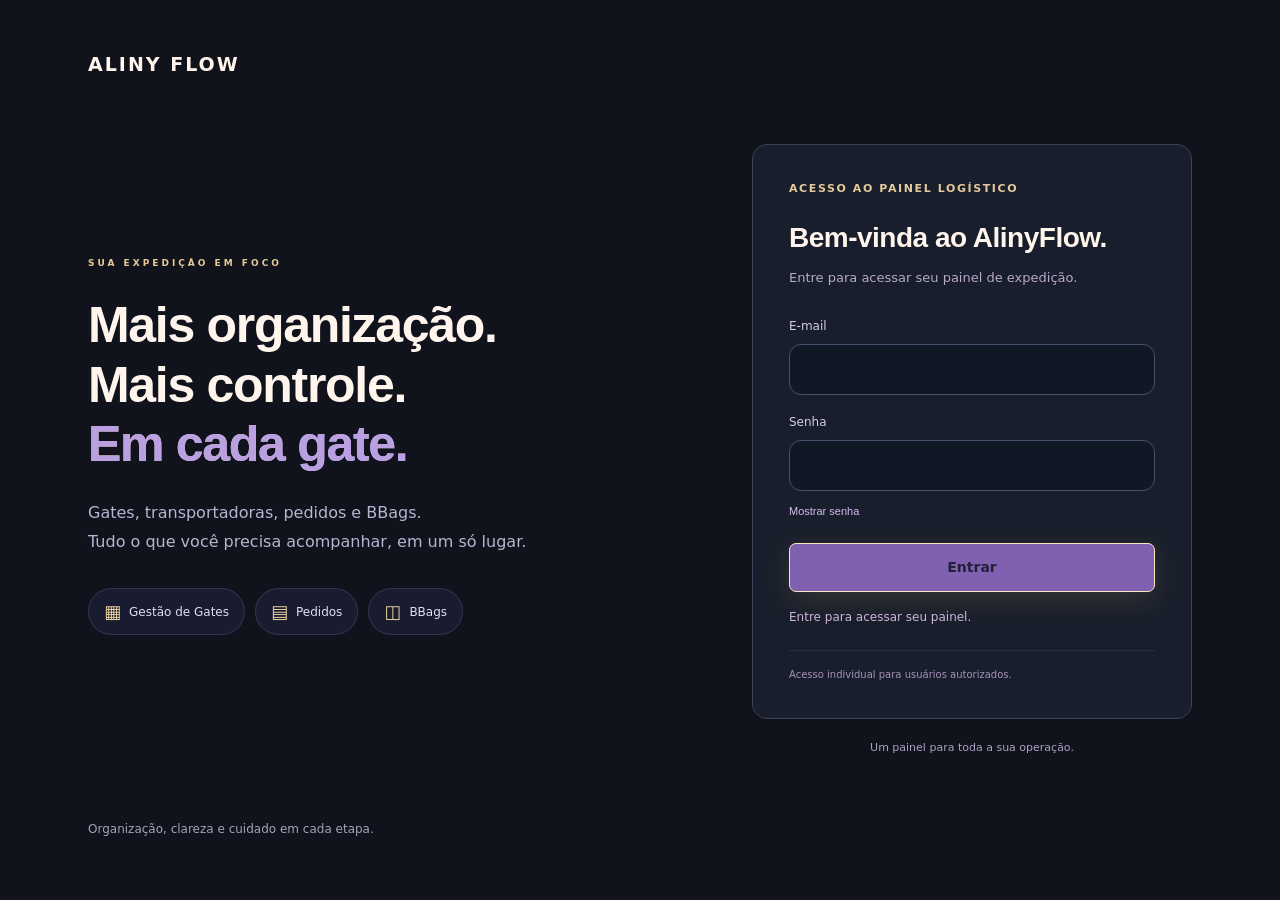
